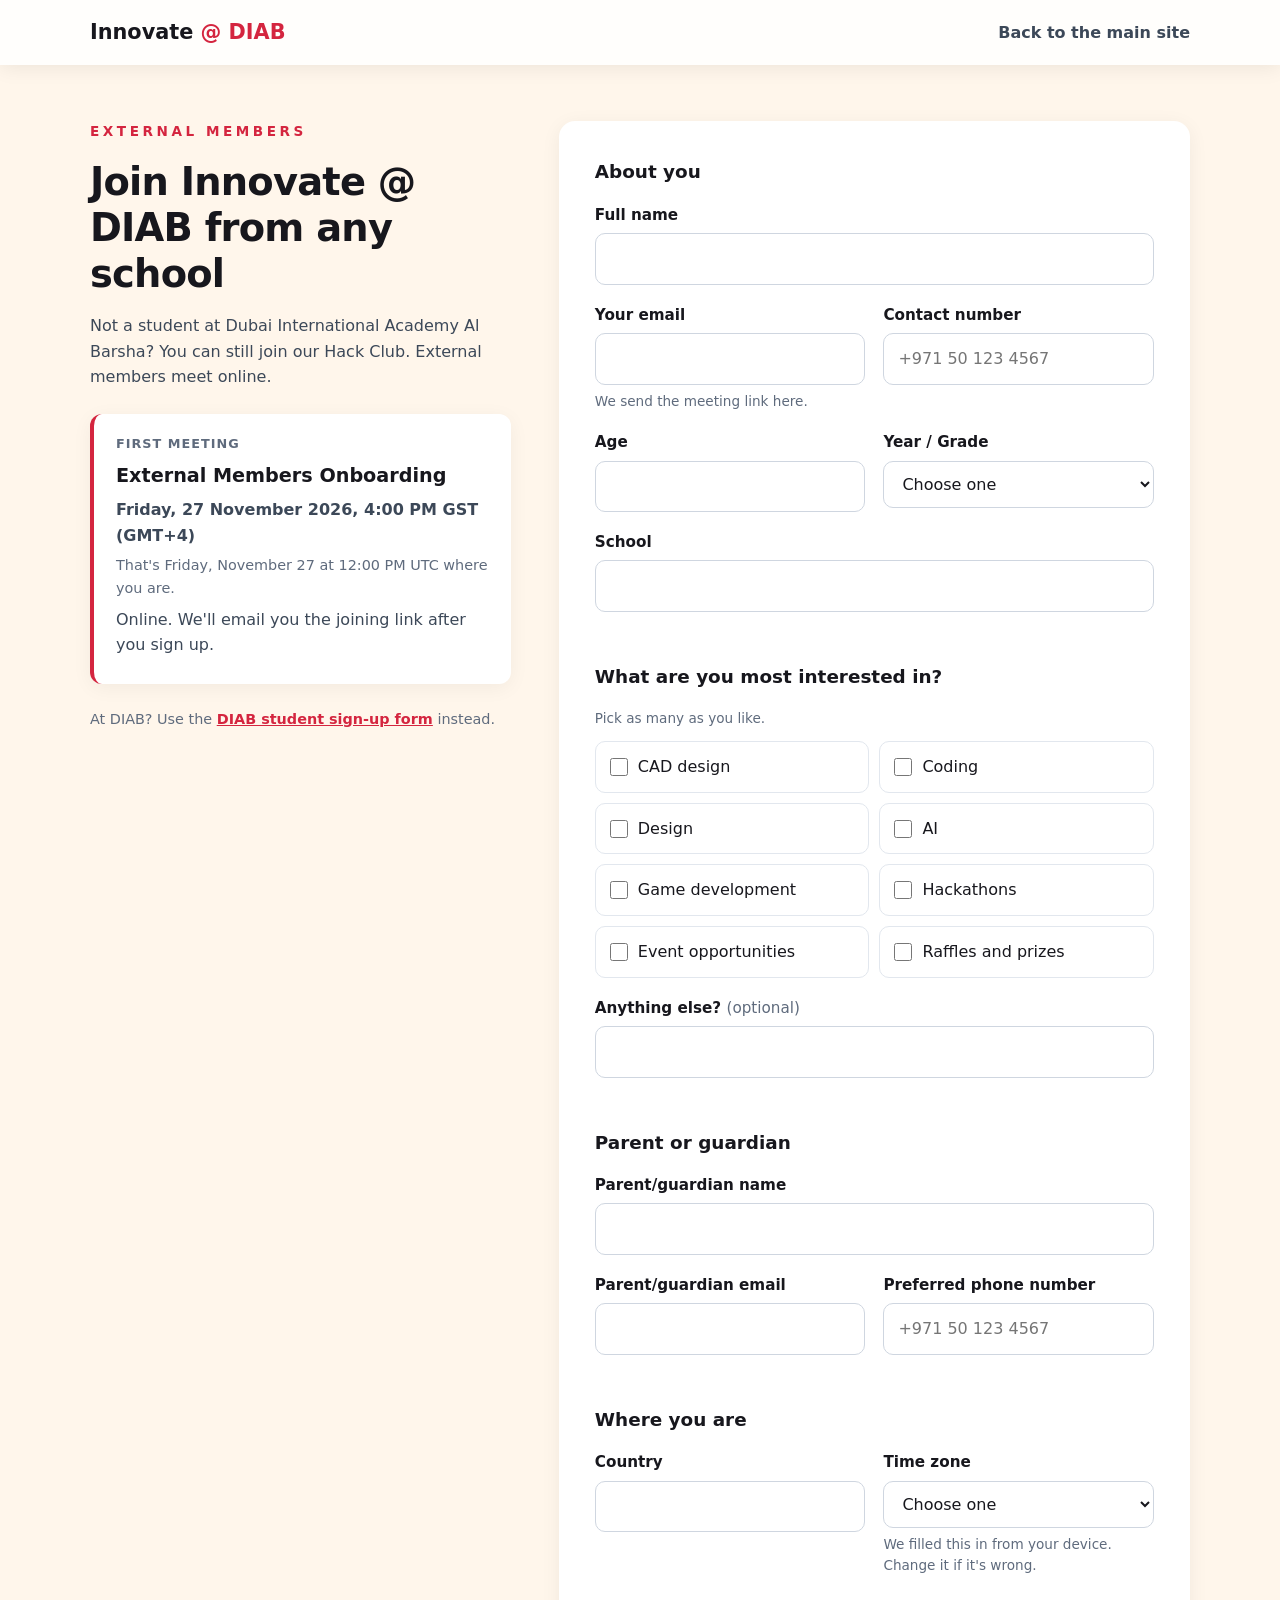
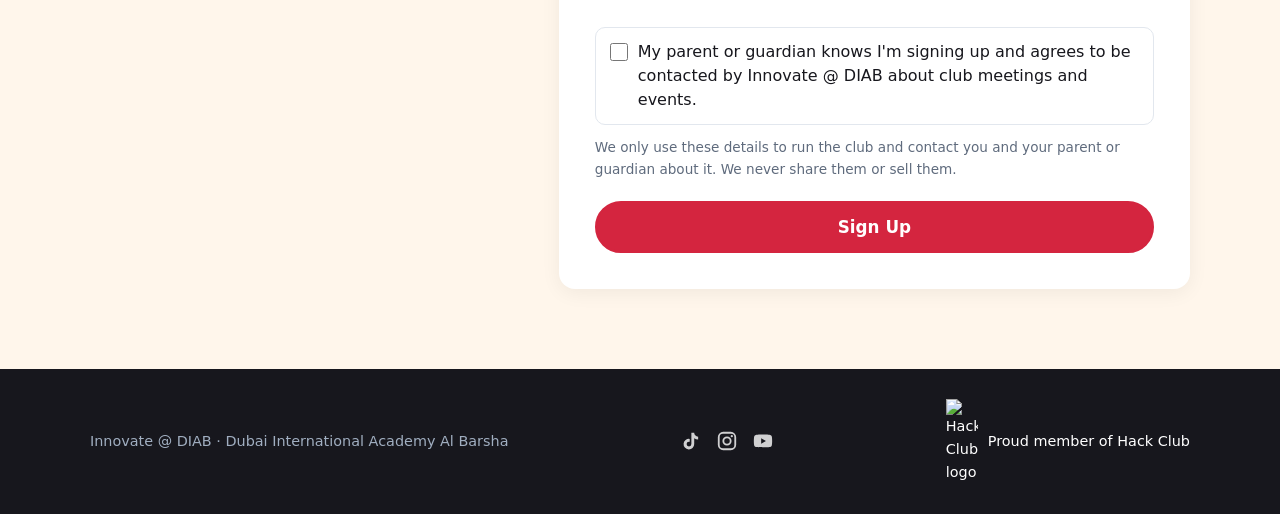
==== signup.html @ 47f333f5 "Add Aashritha Reddy Settipalli to the communications team; keep brand on one line Co-Authored-By: Cl" ====
<!DOCTYPE html>
<html lang="en">
<head>
  <meta charset="UTF-8">
  <meta name="viewport" content="width=device-width, initial-scale=1.0">
  <title>External Sign Up | Innovate @ DIAB</title>
  <link rel="icon" href="logo.png">
  <meta name="description" content="Not a DIAB student? Sign up to join Innovate @ DIAB, a Hack Club at Dubai International Academy Al Barsha, as an external member.">
  <meta name="theme-color" content="#d4253f">
  <meta property="og:title" content="Join Innovate @ DIAB as an external member">
  <meta property="og:description" content="Students from any school can join our Hack Club online. Sign up in a few minutes.">
  <meta property="og:image" content="https://innovatediab.dino.icu/logo.png">
  <link rel="stylesheet" href="style.css?v=10">
</head>
<body class="signup-page">

  <header class="nav scrolled">
    <div class="container nav-inner signup-nav">
      <a href="index.html" class="brand">Innovate <strong>@ DIAB</strong></a>
      <a href="index.html" class="back-link">Back to the main site</a>
    </div>
  </header>

  <main class="section signup-main">
    <div class="container signup-wrap">

      <div class="signup-intro">
        <p class="section-label">External Members</p>
        <h1>Join Innovate @ DIAB from any school</h1>
        <p>Not a student at Dubai International Academy Al Barsha? You can still join our Hack Club. External members meet online.</p>
        <div class="signup-meeting">
          <p class="note-label">First meeting</p>
          <p class="signup-meeting-title">External Members Onboarding</p>
          <p><strong>Friday, 27 November 2026, 4:00 PM GST (GMT+4)</strong></p>
          <p class="local-time" id="localTime"></p>
          <p>Online. We'll email you the joining link after you sign up.</p>
        </div>
        <p class="signup-small">At DIAB? Use the <a href="https://forms.cloud.microsoft/r/DDFd4ajd7E" target="_blank" rel="noopener">DIAB student sign-up form</a> instead.</p>
      </div>

      <form class="signup-form" id="signupForm" novalidate>

        <fieldset>
          <legend>About you</legend>
          <div class="field">
            <label for="name">Full name</label>
            <input id="name" name="name" type="text" autocomplete="name" required>
          </div>
          <div class="field-row">
            <div class="field">
              <label for="email">Your email</label>
              <input id="email" name="email" type="email" autocomplete="email" required>
              <span class="hint">We send the meeting link here.</span>
            </div>
            <div class="field">
              <label for="phone">Contact number</label>
              <input id="phone" name="phone" type="tel" autocomplete="tel" placeholder="+971 50 123 4567" required>
            </div>
          </div>
          <div class="field-row">
            <div class="field">
              <label for="age">Age</label>
              <input id="age" name="age" type="number" min="8" max="19" inputmode="numeric" required>
            </div>
            <div class="field">
              <label for="grade">Year / Grade</label>
              <select id="grade" name="grade" required>
                <option value="">Choose one</option>
                <option>Year 5 / Grade 4</option>
                <option>Year 6 / Grade 5</option>
                <option>Year 7 / Grade 6</option>
                <option>Year 8 / Grade 7</option>
                <option>Year 9 / Grade 8</option>
                <option>Year 10 / Grade 9</option>
                <option>Year 11 / Grade 10</option>
                <option>Year 12 / Grade 11</option>
                <option>Year 13 / Grade 12</option>
              </select>
            </div>
          </div>
          <div class="field">
            <label for="school">School</label>
            <input id="school" name="school" type="text" autocomplete="organization" required>
          </div>
        </fieldset>

        <fieldset>
          <legend>What are you most interested in?</legend>
          <p class="hint">Pick as many as you like.</p>
          <div class="checks" id="interests">
            <label class="check"><input type="checkbox" name="interests" value="CAD design"> CAD design</label>
            <label class="check"><input type="checkbox" name="interests" value="Coding"> Coding</label>
            <label class="check"><input type="checkbox" name="interests" value="Design"> Design</label>
            <label class="check"><input type="checkbox" name="interests" value="AI"> AI</label>
            <label class="check"><input type="checkbox" name="interests" value="Game development"> Game development</label>
            <label class="check"><input type="checkbox" name="interests" value="Hackathons"> Hackathons</label>
            <label class="check"><input type="checkbox" name="interests" value="Event opportunities"> Event opportunities</label>
            <label class="check"><input type="checkbox" name="interests" value="Raffles and prizes"> Raffles and prizes</label>
          </div>
          <div class="field">
            <label for="interestOther">Anything else? <span class="optional">(optional)</span></label>
            <input id="interestOther" name="interest_other" type="text">
          </div>
          <p class="error-text" id="interestsError" hidden>Pick at least one.</p>
        </fieldset>

        <fieldset>
          <legend>Parent or guardian</legend>
          <div class="field">
            <label for="parentName">Parent/guardian name</label>
            <input id="parentName" name="parent_name" type="text" required>
          </div>
          <div class="field-row">
            <div class="field">
              <label for="parentEmail">Parent/guardian email</label>
              <input id="parentEmail" name="parent_email" type="email" required>
            </div>
            <div class="field">
              <label for="parentPhone">Preferred phone number</label>
              <input id="parentPhone" name="parent_phone" type="tel" placeholder="+971 50 123 4567" required>
            </div>
          </div>
        </fieldset>

        <fieldset>
          <legend>Where you are</legend>
          <div class="field-row">
            <div class="field">
              <label for="country">Country</label>
              <input id="country" name="country" type="text" autocomplete="country-name" required>
            </div>
            <div class="field">
              <label for="timezone">Time zone</label>
              <select id="timezone" name="timezone" required></select>
              <span class="hint">We filled this in from your device. Change it if it's wrong.</span>
            </div>
          </div>
        </fieldset>

        <!-- Spam trap: people never see this box, bots fill it in -->
        <div class="trap" aria-hidden="true">
          <label for="website">Leave this empty</label>
          <input id="website" name="website" type="text" tabindex="-1" autocomplete="off">
        </div>

        <label class="check consent">
          <input type="checkbox" name="consent" value="Yes" required>
          <span>My parent or guardian knows I'm signing up and agrees to be contacted by Innovate @ DIAB about club meetings and events.</span>
        </label>
        <p class="privacy">We only use these details to run the club and contact you and your parent or guardian about it. We never share them or sell them.</p>

        <p class="error-text" id="formError" role="alert" hidden></p>
        <button type="submit" class="btn signup-submit" id="submitBtn">Sign Up</button>
      </form>

      <div class="signup-done" id="signupDone" hidden tabindex="-1">
        <h2>You're signed up!</h2>
        <p>Thanks for joining Innovate @ DIAB. We'll email the joining link for the External Members Onboarding (Friday, 27 November 2026, 4:00 PM GST) to the address you gave us.</p>
        <a href="index.html" class="btn">Back to the main site</a>
      </div>

    </div>
  </main>

  <footer class="footer">
    <div class="container footer-inner">
      <p>Innovate @ DIAB · Dubai International Academy Al Barsha</p>
      <div class="footer-social">
        <a href="https://www.tiktok.com/@innovatediab" target="_blank" rel="noopener" aria-label="TikTok" title="TikTok"><svg viewBox="0 0 24 24" width="22" height="22" fill="currentColor" aria-hidden="true"><path d="M16.6 5.8A4.3 4.3 0 0 1 15.5 3h-3.1v12.4a2.6 2.6 0 1 1-2.6-2.6c.3 0 .5 0 .8.1V9.7a5.8 5.8 0 1 0 4.9 5.7V9a7.4 7.4 0 0 0 4.3 1.4V7.3a4.3 4.3 0 0 1-3.2-1.5z"/></svg></a>
        <a href="https://www.instagram.com/innovateat_diab/" target="_blank" rel="noopener" aria-label="Instagram" title="Instagram"><svg viewBox="0 0 24 24" width="22" height="22" fill="currentColor" aria-hidden="true"><path d="M7.8 2h8.4A5.8 5.8 0 0 1 22 7.8v8.4a5.8 5.8 0 0 1-5.8 5.8H7.8A5.8 5.8 0 0 1 2 16.2V7.8A5.8 5.8 0 0 1 7.8 2zm-.2 2A3.6 3.6 0 0 0 4 7.6v8.8A3.6 3.6 0 0 0 7.6 20h8.8a3.6 3.6 0 0 0 3.6-3.6V7.6A3.6 3.6 0 0 0 16.4 4H7.6zm9.65 1.5a1.25 1.25 0 1 1 0 2.5 1.25 1.25 0 0 1 0-2.5zM12 7a5 5 0 1 1 0 10 5 5 0 0 1 0-10zm0 2a3 3 0 1 0 0 6 3 3 0 0 0 0-6z"/></svg></a>
        <a href="https://www.youtube.com/@InnovateDIAB" target="_blank" rel="noopener" aria-label="YouTube" title="YouTube"><svg viewBox="0 0 24 24" width="22" height="22" fill="currentColor" aria-hidden="true"><path d="M21.6 7.2a2.5 2.5 0 0 0-1.8-1.8C18.2 5 12 5 12 5s-6.2 0-7.8.4A2.5 2.5 0 0 0 2.4 7.2C2 8.8 2 12 2 12s0 3.2.4 4.8a2.5 2.5 0 0 0 1.8 1.8C5.8 19 12 19 12 19s6.2 0 7.8-.4a2.5 2.5 0 0 0 1.8-1.8c.4-1.6.4-4.8.4-4.8s0-3.2-.4-4.8zM10 15V9l5.2 3L10 15z"/></svg></a>
      </div>
      <a href="https://hackclub.com" target="_blank" rel="noopener" class="footer-hc">
        <img src="https://assets.hackclub.com/icon-rounded.svg" alt="Hack Club logo">
        Proud member of Hack Club
      </a>
    </div>
  </footer>

  <script src="signup.js?v=3"></script>
</body>
</html>
---- style.css ----
/* ===== HACK CLUB DESIGN SYSTEM (https://design.hackclub.com): Phantom Sans, Zarathustra, brand palette ===== */
@font-face { font-family: 'Phantom Sans'; src: url('https://unpkg.com/@hackclub/theme@2.0.0/dist/fonts/phantom-sans-400.woff2') format('woff2'); font-weight: 400; font-style: normal; font-display: swap; }
@font-face { font-family: 'Phantom Sans'; src: url('https://unpkg.com/@hackclub/theme@2.0.0/dist/fonts/phantom-sans-500.woff2') format('woff2'); font-weight: 500; font-style: normal; font-display: swap; }
@font-face { font-family: 'Phantom Sans'; src: url('https://unpkg.com/@hackclub/theme@2.0.0/dist/fonts/phantom-sans-600.woff2') format('woff2'); font-weight: 600; font-style: normal; font-display: swap; }
@font-face { font-family: 'Phantom Sans'; src: url('https://unpkg.com/@hackclub/theme@2.0.0/dist/fonts/phantom-sans-700.woff2') format('woff2'); font-weight: 700; font-style: normal; font-display: swap; }
@font-face { font-family: 'Zarathustra'; src: url('https://unpkg.com/@hackclub/theme@2.0.0/dist/fonts/zarathustra-400.woff2') format('woff2'); font-weight: 400; font-style: normal; font-display: swap; }

/* ===== COLOURS & BASICS ===== */
:root {
    --red: #d4253f;       /* Hack Club red, a touch deeper so text on it is easy to read */
    --red-bright: #ec3750; /* the original Hack Club red, for decoration only */
    --orange: #ff8c37;
    --dark: #17171d;
    --text: #3c4858;
    --muted: #5f6b7d;
    --light: #fff6eb;       /* Hack Club cream */
    --white: #ffffff;
    --radius: 16px;
}

* { margin: 0; padding: 0; box-sizing: border-box; }
html { scroll-behavior: smooth; }

body {
    font-family: "Phantom Sans", system-ui, -apple-system, "Segoe UI", Roboto, sans-serif;
    color: var(--text);
    background: var(--white);
    line-height: 1.6;
    overflow-x: hidden;
}

.container { width: 90%; max-width: 1100px; margin: 0 auto; }
h1, h2, h3 { color: var(--dark); line-height: 1.2; }
h2 { font-size: 2.2rem; margin-bottom: 1rem; }
.center { text-align: center; }

/* ===== SCROLL PROGRESS BAR ===== */
.progress {
    pointer-events: none;
    position: fixed; top: 0; left: 0; height: 4px; width: 0;
    background: linear-gradient(90deg, var(--red), var(--orange));
    z-index: 300;
}

/* ===== HACK CLUB FLAG ===== */
.hc-flag { position: absolute; top: 0; left: 20px; z-index: 200; }
.hc-flag img { width: 110px; transition: transform 0.2s; transform-origin: top left; }
.hc-flag img:hover { transform: rotate(-5deg); }

/* ===== BUTTONS ===== */
.btn {
    display: inline-block;
    background: var(--red);
    color: var(--white);
    padding: 14px 28px;
    border-radius: 999px;
    font-family: inherit;
    font-size: 1rem;
    font-weight: 600;
    text-decoration: none;
    border: 2px solid var(--red);
    cursor: pointer;
    transition: transform 0.2s, box-shadow 0.2s;
}
.btn:hover { transform: translateY(-2px); box-shadow: 0 8px 20px rgba(236, 55, 80, 0.3); }
.btn-small { padding: 8px 18px; }
.btn-outline { background: transparent; color: var(--red); }
.btn-white { background: var(--white); color: var(--red); border-color: var(--white); }
.btn-ghost { background: transparent; color: var(--white); border-color: var(--white); }

/* ===== NAVIGATION ===== */
.nav {
    position: sticky; top: 0; z-index: 100;
    background: rgba(255, 255, 255, 0.85);
    backdrop-filter: blur(10px);
    transition: box-shadow 0.3s;
}
.nav.scrolled { box-shadow: 0 2px 20px rgba(0, 0, 0, 0.08); }
.nav-inner { display: flex; align-items: center; justify-content: space-between; padding: 16px 0 16px 120px; }
.brand { text-decoration: none; color: var(--dark); font-size: 1.3rem; }
.brand strong { color: var(--red); }
.nav-links { display: flex; align-items: center; gap: 26px; }
.nav-links a:not(.btn) { color: var(--text); text-decoration: none; font-weight: 500; }
.nav-links a:not(.btn):hover { color: var(--red); }
.menu-btn { display: none; background: none; border: none; font-size: 1.8rem; cursor: pointer; }

/* ===== HERO ===== */
.hero {
    position: relative;
    padding: 60px 0 100px;
    text-align: center;
    overflow: hidden;
}
.hero-inner { position: relative; z-index: 1; }

/* Soft moving colour blobs behind the hero */
.blob { position: absolute; border-radius: 50%; filter: blur(80px); opacity: 0.35; animation: float 10s ease-in-out infinite; }
.blob-1 { width: 400px; height: 400px; background: var(--red); top: -100px; left: -100px; }
.blob-2 { width: 350px; height: 350px; background: var(--orange); bottom: -120px; right: -80px; animation-delay: -5s; }
@keyframes float {
    0%, 100% { transform: translate(0, 0); }
    50% { transform: translate(40px, 30px); }
}

.hero-logo { width: 320px; max-width: 80%; margin-bottom: 10px; }
.tag { color: var(--red); font-weight: 600; text-transform: uppercase; letter-spacing: 1px; font-size: 0.9rem; }
.hero h1 { font-size: 3.5rem; margin: 16px 0; font-weight: 800; }
.typed { color: var(--red); }
.cursor { color: var(--red); animation: blink 1s infinite; }
@keyframes blink { 50% { opacity: 0; } }
.hero-text { max-width: 600px; margin: 0 auto 32px; font-size: 1.15rem; }
.hero-buttons { display: flex; gap: 16px; justify-content: center; flex-wrap: wrap; }

/* ===== SCROLLING BANNER ===== */
.marquee { background: var(--dark); color: var(--white); overflow: hidden; padding: 18px 0; }
.marquee-track { display: flex; width: max-content; animation: scroll 25s linear infinite; }
.marquee-track span { padding-right: 32px; font-weight: 700; font-size: 1.1rem; white-space: nowrap; }
.marquee-track span:nth-child(even) { color: var(--red); }
@keyframes scroll { to { transform: translateX(-50%); } }

/* ===== SECTIONS ===== */
.section { padding: 100px 0; }
.section-alt { background: var(--light); }
.section-label { color: var(--red); font-weight: 700; text-transform: uppercase; letter-spacing: 1px; font-size: 0.85rem; margin-bottom: 8px; }

/* About */
.about-grid { display: grid; grid-template-columns: 1.3fr 1fr; gap: 60px; align-items: center; }
.about-grid p { margin-bottom: 16px; }
.stats { display: grid; grid-template-columns: 1fr 1fr; gap: 16px; }
.stat { background: var(--light); padding: 24px; border-radius: var(--radius); text-align: center; }
.stat-num { display: block; font-size: 2.2rem; font-weight: 800; color: var(--red); }
.stat-label { font-size: 0.9rem; color: var(--muted); }

/* Cards */
.cards { display: grid; grid-template-columns: repeat(3, 1fr); gap: 24px; margin-top: 48px; }
.card {
    background: var(--white);
    padding: 32px;
    border-radius: var(--radius);
    box-shadow: 0 4px 20px rgba(0, 0, 0, 0.05);
    border-top: 4px solid transparent;
    transition: transform 0.2s, box-shadow 0.2s, border-color 0.2s;
}
.card:hover { transform: translateY(-6px); box-shadow: 0 12px 30px rgba(0, 0, 0, 0.1); border-top-color: var(--red); }
.card-icon { font-size: 2.2rem; margin-bottom: 12px; }
.card h3 { margin-bottom: 8px; }

/* How it works */
.steps { display: grid; grid-template-columns: repeat(4, 1fr); gap: 24px; margin-top: 48px; }
.step { text-align: center; padding: 20px; }
.step-num {
    width: 60px; height: 60px; margin: 0 auto 16px;
    border-radius: 50%;
    background: linear-gradient(135deg, var(--red), #c2410c);
    color: var(--white); font-size: 1.5rem; font-weight: 800;
    display: flex; align-items: center; justify-content: center;
}
.step h3 { margin-bottom: 6px; }

/* Quote banner */
.quote-banner { background: var(--dark); padding: 80px 0; text-align: center; }
.quote { color: var(--white); font-size: 1.8rem; font-weight: 700; max-width: 800px; margin: 0 auto; }

/* Team */
.team { display: flex; justify-content: center; gap: 40px; margin-top: 48px; flex-wrap: wrap; }
.member {
    background: var(--white);
    width: 300px;
    padding: 32px;
    border-radius: var(--radius);
    text-align: center;
    box-shadow: 0 4px 20px rgba(0, 0, 0, 0.06);
    transition: transform 0.2s;
}
.member:hover { transform: translateY(-6px); }
.avatar {
    width: 160px; height: 160px; border-radius: 50%;
    object-fit: cover; object-position: top;
    margin-bottom: 16px;
    border: 5px solid var(--white);
    box-shadow: 0 0 0 4px var(--red);
}
.role { color: var(--red); font-weight: 600; margin-bottom: 8px; }
.bio { font-size: 0.95rem; color: var(--muted); }

/* FAQ */
.faq-wrap { max-width: 750px; }
.faq-wrap h2 { margin-bottom: 40px; }
.faq-item {
    background: var(--white);
    border-radius: 12px;
    margin-bottom: 12px;
    box-shadow: 0 2px 10px rgba(0, 0, 0, 0.06);
    border: 1px solid #eee;
}
.faq-item summary {
    padding: 20px 24px;
    cursor: pointer;
    font-size: 1.05rem; font-weight: 600; color: var(--dark);
    list-style: none;
    display: flex; justify-content: space-between; align-items: center;
}
.faq-item summary::-webkit-details-marker { display: none; }
.faq-item summary::after { content: "+"; font-size: 1.5rem; color: var(--red); transition: transform 0.3s; }
.faq-item[open] summary::after { transform: rotate(45deg); }
.faq-item summary:hover { color: var(--red); }
.faq-item p { padding: 0 24px 20px; animation: drop 0.3s ease; }
@keyframes drop { from { opacity: 0; transform: translateY(-8px); } }

/* Join */
.join { background: linear-gradient(135deg, var(--red), #c2410c); text-align: center; }
.join h2, .join p { color: var(--white); }
.join p { margin-bottom: 32px; font-size: 1.15rem; }
.join .email-text { margin: 20px 0 0; font-size: 1rem; opacity: 1; line-height: 1.8; }

/* Footer */
.footer { background: var(--dark); color: #a0aec0; padding: 30px 0; font-size: 0.9rem; }
.footer-inner { display: flex; justify-content: space-between; align-items: center; flex-wrap: wrap; gap: 16px; }
.footer-hc { display: flex; align-items: center; gap: 10px; color: var(--white); text-decoration: none; }
.footer-hc img { width: 32px; }
.footer-social { display: flex; gap: 14px; align-items: center; }
.footer-social a { color: var(--white); opacity: .8; display: flex; transition: opacity .15s, transform .15s; }
.footer-social a:hover, .footer-social a:focus-visible { opacity: 1; transform: translateY(-2px); }

/* Back to top button */
.to-top {
    position: fixed; bottom: 24px; right: 24px;
    width: 50px; height: 50px; border-radius: 50%;
    background: var(--red); color: var(--white);
    display: flex; align-items: center; justify-content: center;
    font-size: 1.4rem; text-decoration: none;
    box-shadow: 0 6px 20px rgba(236, 55, 80, 0.4);
    opacity: 0; pointer-events: none;
    transition: opacity 0.3s;
    z-index: 100;
}
.to-top.show { opacity: 1; pointer-events: auto; }

/* Pop-up message */
.toast {
    position: fixed; bottom: 30px; left: 50%;
    transform: translate(-50%, 100px);
    background: var(--dark); color: var(--white);
    padding: 12px 24px; border-radius: 999px;
    max-width: 90vw; text-align: center;
    transition: transform 0.3s;
    z-index: 200;
}
.toast.show { transform: translate(-50%, 0); }

/* ===== HERO LOGO FRAME ===== */
.hero-logo { width: 240px; height: auto; border-radius: 28px; box-shadow: 0 12px 40px rgba(23, 23, 29, 0.15); }

/* Small line of text under a heading */
.section-sub { color: var(--muted); max-width: 620px; margin: 0 auto; font-size: 1.05rem; }

/* ===== MEETINGS BULLETIN BOARD ===== */
.board {
    display: grid; grid-template-columns: 1.4fr 1fr 1fr; gap: 28px;
    margin-top: 48px; padding: 40px;
    background: #c99a62;
    background-image: radial-gradient(rgba(0, 0, 0, 0.08) 1px, transparent 1px);
    background-size: 8px 8px;
    border: 12px solid #7a5230;
    border-radius: var(--radius);
    box-shadow: inset 0 0 30px rgba(0, 0, 0, 0.25), 0 10px 30px rgba(0, 0, 0, 0.1);
}
.note {
    position: relative;
    background: #fff9c4;
    padding: 32px 24px 24px;
    border-radius: 4px;
    box-shadow: 0 8px 18px rgba(0, 0, 0, 0.2);
    transform: rotate(-1.5deg);
    transition: transform 0.2s;
}
.note:hover { transform: rotate(0) scale(1.03); }
.note-main { background: var(--white); transform: rotate(1deg); }
.note-tilt { transform: rotate(2deg); background: #d6f0ff; }
.note h3 { margin: 6px 0 8px; }
.note p { margin-bottom: 12px; }
.note-label { font-size: 0.8rem; font-weight: 700; text-transform: uppercase; letter-spacing: 1px; color: var(--muted); }
.note-date { color: var(--red); font-weight: 800; font-size: 1.15rem; }
.note-soon h3 { color: var(--muted); }
.pin {
    position: absolute; top: 10px; left: 50%; transform: translateX(-50%);
    width: 18px; height: 18px; border-radius: 50%;
    background: radial-gradient(circle at 35% 35%, #ff7a8a, var(--red) 60%, #a01828);
    box-shadow: 0 3px 4px rgba(0, 0, 0, 0.35);
}

/* ===== PRIZES ===== */
.prize { text-align: center; }
.prize .card-icon { font-size: 2.6rem; }

/* ===== TEAM CHIPS ===== */
.member { width: 340px; }
.chips { display: flex; flex-wrap: wrap; gap: 8px; justify-content: center; margin-top: 16px; }
.chips span {
    background: rgba(236, 55, 80, 0.1); color: #b91c35;
    padding: 4px 12px; border-radius: 999px;
    font-size: 0.8rem; font-weight: 600;
}

/* ===== GALLERY ===== */
.gallery { display: grid; grid-template-columns: repeat(3, 1fr); gap: 24px; margin-top: 48px; }
.photo-slot, .photo { aspect-ratio: 4 / 3; border-radius: var(--radius); width: 100%; }
.photo { object-fit: cover; box-shadow: 0 4px 20px rgba(0, 0, 0, 0.08); }
.photo-slot {
    border: 3px dashed #d3dce6;
    background: var(--light);
    display: flex; flex-direction: column; align-items: center; justify-content: center;
    color: var(--muted); font-weight: 600;
}
.photo-slot span { font-size: 2.5rem; margin-bottom: 8px; }

/* ===== HERO HEADLINE: the typed word gets its own line, so nothing jumps ===== */
.typed-line { display: block; min-height: 1.2em; }

/* Sticky nav must not cover section titles after clicking a link */
section[id] { scroll-margin-top: 72px; }

/* Current section highlighted in the nav */
.nav-links a.active:not(.btn) { color: var(--red); }

/* Meeting countdown badge */
.note-badge {
    display: inline-block; margin-left: 6px;
    background: var(--red); color: var(--white);
    padding: 2px 10px; border-radius: 999px;
    font-size: 0.75rem; letter-spacing: 0.5px;
}
.note-badge:empty { display: none; }
.note-badge.past { background: var(--muted); }

/* ===== KEYBOARD FOCUS ===== */
a:focus-visible, button:focus-visible, summary:focus-visible {
    outline: 3px solid var(--orange);
    outline-offset: 3px;
    border-radius: 8px;
}
.skip-link {
    position: absolute; left: 16px; top: -60px; z-index: 400;
    background: var(--dark); color: var(--white);
    padding: 10px 16px; border-radius: 8px; text-decoration: none;
}
.skip-link:focus { top: 16px; }

/* ===== FADE-IN ON SCROLL ===== */
.fade-in { opacity: 0; transform: translateY(30px); transition: opacity 0.6s, transform 0.6s; }
.fade-in.visible { opacity: 1; transform: none; }

/* ===== PHONES & TABLETS ===== */
@media (max-width: 900px) {
    .menu-btn { display: flex; align-items: center; justify-content: center; width: 44px; height: 44px; }
    .nav-links {
        display: none; position: absolute; top: 100%; left: 0; right: 0;
        flex-direction: column; background: var(--white); padding: 20px;
        box-shadow: 0 10px 20px rgba(0, 0, 0, 0.08);
    }
    .nav-links.open { display: flex; }
    .hero h1 { font-size: 2.4rem; }
    .about-grid { grid-template-columns: 1fr; }
    .cards { grid-template-columns: 1fr; }
    .board { grid-template-columns: 1fr; padding: 24px; }
    .gallery { grid-template-columns: 1fr; }
    .steps { grid-template-columns: 1fr 1fr; }
    .nav-links a:not(.btn) { padding: 6px 0; }
    section.section { padding: 72px 0; }
    .quote { font-size: 1.3rem; }
    .hc-flag img { width: 80px; }
    .nav-inner { padding-left: 90px; }
}

/* Small phones */
@media (max-width: 560px) {
    .steps { grid-template-columns: 1fr; gap: 8px; }
    .to-top { width: 44px; height: 44px; bottom: 16px; right: 16px; }
    .board { border-width: 8px; padding: 20px; gap: 22px; }
    .hero-logo { width: 190px; }
    h2 { font-size: 1.8rem; }
}

/* People who turn on "reduce motion" get a calm page */
@media (prefers-reduced-motion: reduce) {
    html { scroll-behavior: auto; }
    .blob, .marquee-track, .cursor { animation: none; }
    .fade-in { opacity: 1; transform: none; transition: none; }
    .card, .member, .note, .btn { transition: none; }
}

.note-time { font-weight: 700; color: var(--dark); margin-top: -6px; }

/* ===== PHOTO CARDS (What We Do) ===== */
.card { overflow: hidden; }
.photo-card { padding: 0 0 28px; }
.photo-card h3, .photo-card p { padding: 0 28px; }
.card-photo {
    display: block; width: 100%;
    aspect-ratio: 4 / 3; object-fit: cover;
    margin-bottom: 20px;
    transition: transform 0.4s;
}
.photo-card:hover .card-photo { transform: scale(1.04); }

/* ===== PRIZES: numbers instead of icons ===== */
.prize { text-align: left; }
.prize-num {
    display: block; margin-bottom: 14px;
    font-size: 0.85rem; font-weight: 800; letter-spacing: 1px;
    color: var(--red);
}
.banner-photo { margin: 40px 0 0; }
.banner-photo img {
    display: block; width: 100%;
    aspect-ratio: 21 / 8; object-fit: cover;
    border-radius: var(--radius);
}
.banner-photo figcaption, .community-photo figcaption {
    margin-top: 10px; font-size: 0.85rem; color: var(--muted);
}

/* ===== MARQUEE DOTS ===== */
.marquee-track span.dot {
    width: 8px; height: 8px; padding: 0; margin: auto 32px auto 0;
    border-radius: 50%; background: var(--red-bright);
}

/* ===== GALLERY ===== */
.photo-slot { gap: 6px; padding: 16px; text-align: center; }
.photo-slot p { color: var(--dark); font-weight: 700; }
.photo-slot span { font-size: 0.85rem; font-weight: 500; margin: 0; }
.community-title { text-align: center; margin-top: 64px; font-size: 1.3rem; }
.community-photo { margin: 0; }
.gallery + .community-title + .gallery { margin-top: 24px; }

/* ===== NOTES without emoji ===== */
.note-label { display: flex; align-items: center; gap: 6px; flex-wrap: wrap; }
.note-badge { margin-left: 0; }
.note-main .pin { left: 85%; }

/* ===== EXTERNAL SIGN-UP PAGE ===== */
.signup-page { background: var(--light); }
.signup-nav { padding-left: 0; }
.back-link { color: var(--text); font-weight: 600; text-decoration: none; }
.back-link:hover { color: var(--red); }
.signup-main { padding: 56px 0 80px; }
.signup-wrap {
    display: grid; grid-template-columns: 1fr 1.5fr; gap: 48px;
    align-items: start; max-width: 1100px;
}
.signup-intro { position: sticky; top: 96px; }
.signup-intro h1 { font-size: 2.4rem; margin-bottom: 16px; font-weight: 800; }
.signup-intro > p { margin-bottom: 16px; }
.signup-meeting {
    background: var(--white); border-left: 4px solid var(--red);
    padding: 20px 22px; border-radius: 12px; margin: 24px 0;
    box-shadow: 0 4px 20px rgba(0, 0, 0, 0.05);
}
.signup-meeting p { margin-bottom: 6px; }
.signup-meeting-title { font-size: 1.2rem; font-weight: 800; color: var(--dark); }
.local-time { color: var(--muted); font-size: 0.9rem; }
.signup-small { font-size: 0.9rem; color: var(--muted); }
.signup-small a, .privacy a { color: var(--red); font-weight: 600; }

.signup-form, .signup-done {
    background: var(--white); border-radius: var(--radius);
    padding: 36px; box-shadow: 0 4px 20px rgba(0, 0, 0, 0.06);
}
.signup-form fieldset { border: none; padding: 0; margin: 0 0 32px; }
.signup-form legend {
    font-size: 1.15rem; font-weight: 800; color: var(--dark);
    margin-bottom: 16px; padding: 0;
}
.field { display: flex; flex-direction: column; gap: 6px; margin-bottom: 18px; flex: 1; min-width: 0; }
.field-row { display: flex; gap: 18px; }
.field label { font-weight: 600; color: var(--dark); font-size: 0.95rem; }
.optional { color: var(--muted); font-weight: 400; }
.hint { font-size: 0.85rem; color: var(--muted); }
.signup-form input[type="text"], .signup-form input[type="email"], .signup-form input[type="tel"],
.signup-form input[type="number"], .signup-form select {
    font: inherit; font-size: 1rem; color: var(--dark);
    padding: 12px 14px; border: 1.5px solid #cfd6e0; border-radius: 10px;
    background: var(--white); width: 100%;
    transition: border-color 0.2s, box-shadow 0.2s;
}
.signup-form input:focus, .signup-form select:focus {
    outline: none; border-color: var(--red);
    box-shadow: 0 0 0 3px rgba(212, 37, 63, 0.15);
}
.signup-form input.invalid, .signup-form select.invalid { border-color: var(--red); background: #fff6f7; }
.checks { display: grid; grid-template-columns: 1fr 1fr; gap: 10px; margin: 12px 0 18px; }
.check {
    display: flex; align-items: center; gap: 10px;
    padding: 12px 14px; border: 1.5px solid #e2e7ee; border-radius: 10px;
    cursor: pointer; font-weight: 500; color: var(--dark);
}
.check:has(input:checked) { border-color: var(--red); background: #fff6f7; }
.check input { width: 18px; height: 18px; accent-color: var(--red); flex-shrink: 0; }
.consent { align-items: flex-start; font-weight: 500; line-height: 1.5; }
.consent input { margin-top: 3px; }
.consent:has(input.invalid) { border-color: var(--red); background: #fff6f7; }
.privacy { font-size: 0.85rem; color: var(--muted); margin: 12px 0 20px; }
.error-text { color: var(--red); font-weight: 600; margin: 4px 0 12px; }
.signup-submit { width: 100%; font-size: 1.05rem; }
.signup-submit:disabled { opacity: 0.6; cursor: wait; transform: none; }
.trap { position: absolute; left: -9999px; width: 1px; height: 1px; overflow: hidden; }
.signup-done { text-align: center; grid-column: 2; }
.signup-done h2 { margin-bottom: 12px; }
.signup-done p { margin-bottom: 24px; }
.signup-done:focus { outline: none; }

/* Join section: two sign-up choices */
.signup-choices { display: grid; grid-template-columns: 1fr 1fr; gap: 20px; max-width: 720px; margin: 0 auto 32px; }
.signup-choice {
    background: rgba(255, 255, 255, 0.12); border: 1.5px solid rgba(255, 255, 255, 0.5);
    border-radius: var(--radius); padding: 24px; text-align: center;
}
.join .signup-choice h3 { color: var(--white); margin-bottom: 6px; }
.join .signup-choice p { font-size: 0.95rem; margin-bottom: 16px; }
.join-contact { justify-content: center; }

@media (max-width: 900px) {
    .signup-wrap { grid-template-columns: 1fr; gap: 28px; }
    .signup-intro { position: static; }
    .signup-done { grid-column: 1; }
}
@media (max-width: 560px) {
    .field-row { flex-direction: column; gap: 0; }
    .checks { grid-template-columns: 1fr; }
    .signup-form, .signup-done { padding: 24px 18px; }
    .signup-intro h1 { font-size: 1.9rem; }
    .signup-choices { grid-template-columns: 1fr; }
}
.note-ext { background: #fff9c4; transform: rotate(-1deg); }

/* Projects started callout */
.projects-started { display: flex; align-items: center; justify-content: space-between; gap: 24px; flex-wrap: wrap;
  margin-top: 40px; padding: 24px 28px; border: 2px solid var(--red); border-radius: 16px; background: var(--white); }
.projects-started h3 { margin: 0 0 6px; }
.projects-started p { margin: 0; max-width: 620px; }

/* ===== Design system touches ===== */
h1, h2, h3 { letter-spacing: -0.02em; }
.hero h1 { font-family: Zarathustra, "Iowan Old Style", Georgia, serif; font-weight: 400; font-size: clamp(2.6rem, 7vw, 4.4rem); line-height: 1.05; }
.section-label, .tag { letter-spacing: 0.26em; font-weight: 600; }
.btn { transition: transform 0.25s cubic-bezier(0.34, 1.56, 0.64, 1), box-shadow 0.2s; }
.btn:hover { transform: translateY(-2px) rotate(-1deg); }
.card:hover, .note:hover { transition-timing-function: cubic-bezier(0.34, 1.56, 0.64, 1); }
.brand, .stat-num { font-weight: 700; }
a:focus-visible, button:focus-visible, summary:focus-visible { outline: 3px solid rgba(236, 55, 80, 0.45); outline-offset: 3px; border-radius: 6px; }

/* ===== THE TEAM (grouped by role, under the co-presidents) ===== */
.crew-title { margin-top: 80px; }
.crew-group { margin-top: 40px; }
.crew-label {
    font-size: 0.85rem; text-transform: uppercase; letter-spacing: 0.2em;
    color: var(--red); margin-bottom: 16px; padding-bottom: 10px;
    border-bottom: 2px solid rgba(212, 37, 63, 0.15);
}
.crew { display: grid; grid-template-columns: repeat(auto-fill, minmax(300px, 1fr)); gap: 20px; }
.crew-card {
    display: flex; gap: 18px; align-items: center;
    background: var(--white); border-radius: var(--radius);
    padding: 20px; box-shadow: 0 4px 20px rgba(0, 0, 0, 0.05);
    transition: transform 0.2s;
}
.crew-card:hover { transform: translateY(-4px); }
.crew-photo {
    width: 96px; height: 96px; flex-shrink: 0;
    border-radius: 50%; object-fit: cover;
    border: 3px solid var(--white); box-shadow: 0 0 0 3px var(--red);
}
.crew-card h4 { color: var(--dark); font-size: 1.1rem; line-height: 1.25; }
.crew-card .role { margin: 2px 0 6px; font-size: 0.9rem; }
.crew-bio { font-size: 0.9rem; color: var(--muted); line-height: 1.5; }
@media (max-width: 560px) {
    .crew { grid-template-columns: 1fr; }
    .crew-photo { width: 80px; height: 80px; }
}
.brand { white-space: nowrap; }
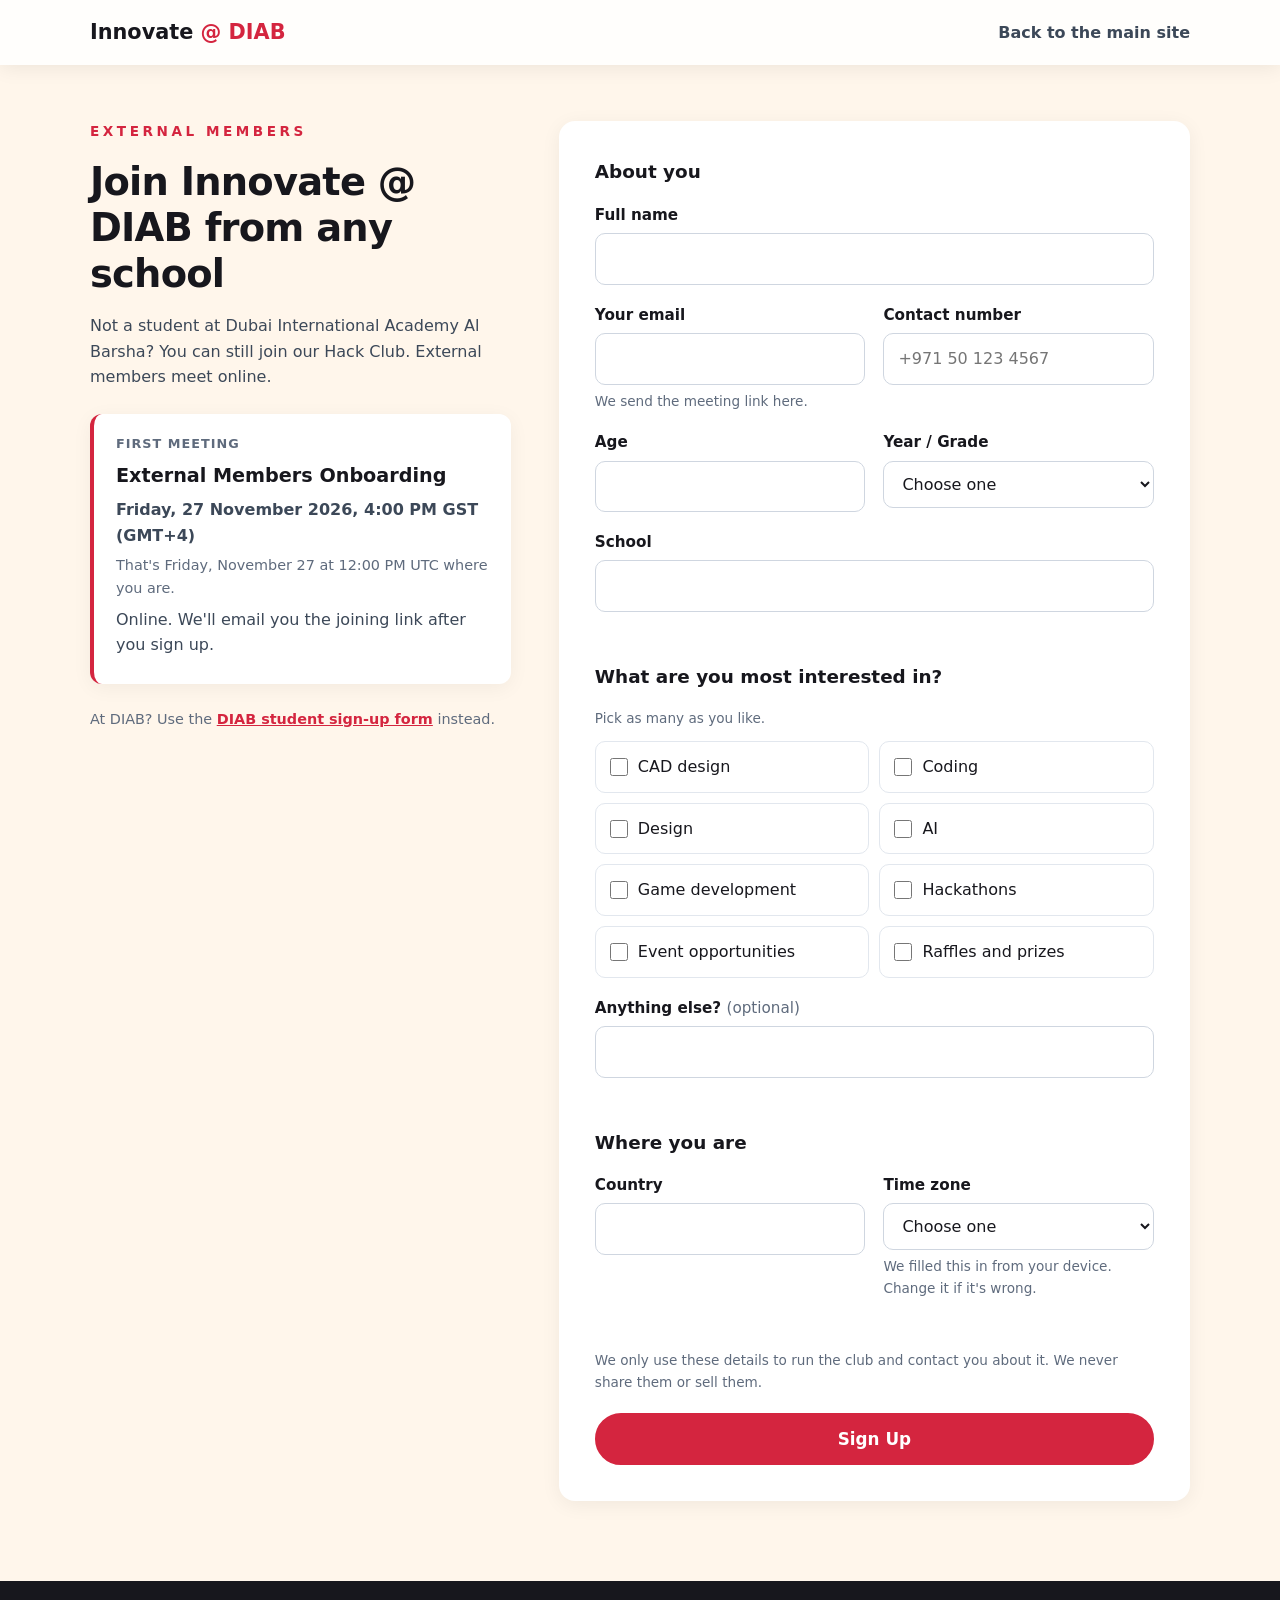
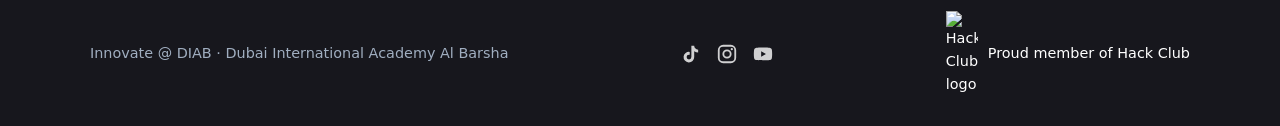
==== commit cb3603e5: "Remove parental consent from the external sign-up form Co-Authored-By: Claude Sonnet 5.5 <noreply@an" ====
--- a/signup.html
+++ b/signup.html
@@ -10,7 +10,7 @@
   <meta property="og:title" content="Join Innovate @ DIAB as an external member">
   <meta property="og:description" content="Students from any school can join our Hack Club online. Sign up in a few minutes.">
   <meta property="og:image" content="https://innovatediab.dino.icu/logo.png">
-  <link rel="stylesheet" href="style.css?v=10">
+  <link rel="stylesheet" href="style.css?v=12">
 </head>
 <body class="signup-page">
 
@@ -105,24 +105,6 @@
         </fieldset>
 
         <fieldset>
-          <legend>Parent or guardian</legend>
-          <div class="field">
-            <label for="parentName">Parent/guardian name</label>
-            <input id="parentName" name="parent_name" type="text" required>
-          </div>
-          <div class="field-row">
-            <div class="field">
-              <label for="parentEmail">Parent/guardian email</label>
-              <input id="parentEmail" name="parent_email" type="email" required>
-            </div>
-            <div class="field">
-              <label for="parentPhone">Preferred phone number</label>
-              <input id="parentPhone" name="parent_phone" type="tel" placeholder="+971 50 123 4567" required>
-            </div>
-          </div>
-        </fieldset>
-
-        <fieldset>
           <legend>Where you are</legend>
           <div class="field-row">
             <div class="field">
@@ -143,11 +125,7 @@
           <input id="website" name="website" type="text" tabindex="-1" autocomplete="off">
         </div>
 
-        <label class="check consent">
-          <input type="checkbox" name="consent" value="Yes" required>
-          <span>My parent or guardian knows I'm signing up and agrees to be contacted by Innovate @ DIAB about club meetings and events.</span>
-        </label>
-        <p class="privacy">We only use these details to run the club and contact you and your parent or guardian about it. We never share them or sell them.</p>
+        <p class="privacy">We only use these details to run the club and contact you about it. We never share them or sell them.</p>
 
         <p class="error-text" id="formError" role="alert" hidden></p>
         <button type="submit" class="btn signup-submit" id="submitBtn">Sign Up</button>
@@ -177,6 +155,6 @@
     </div>
   </footer>
 
-  <script src="signup.js?v=3"></script>
+  <script src="signup.js?v=4"></script>
 </body>
 </html>
--- a/style.css
+++ b/style.css
@@ -579,3 +579,21 @@
     .crew-photo { width: 80px; height: 80px; }
 }
 .brand { white-space: nowrap; }
+
+.photo { height: auto; }
+
+/* ===== Meeting photo collage: one large photo, five smaller ones ===== */
+.gallery.collage { gap: 10px; }
+.collage figure { position: relative; overflow: hidden; border-radius: var(--radius); }
+.collage .photo { display: block; height: 100%; }
+.collage figure:first-child { grid-column: span 2; grid-row: span 2; }
+.collage figure:first-child .photo { aspect-ratio: auto; position: absolute; inset: 0; }
+.collage figcaption { position: absolute; left: 10px; bottom: 10px; margin: 0; padding: 5px 12px;
+  border-radius: 999px; background: rgba(0, 0, 0, 0.6); color: #fff; font-size: 0.8rem; font-weight: 600; }
+@media (max-width: 760px) {
+  .gallery.collage { grid-template-columns: 1fr 1fr; gap: 6px; }
+  .collage figure:first-child { grid-row: auto; }
+  .collage figure:first-child .photo { position: static; aspect-ratio: 4 / 3; }
+  .collage figure:last-child { grid-column: span 2; }
+  .collage figcaption { left: 6px; bottom: 6px; padding: 3px 8px; font-size: 0.68rem; }
+}
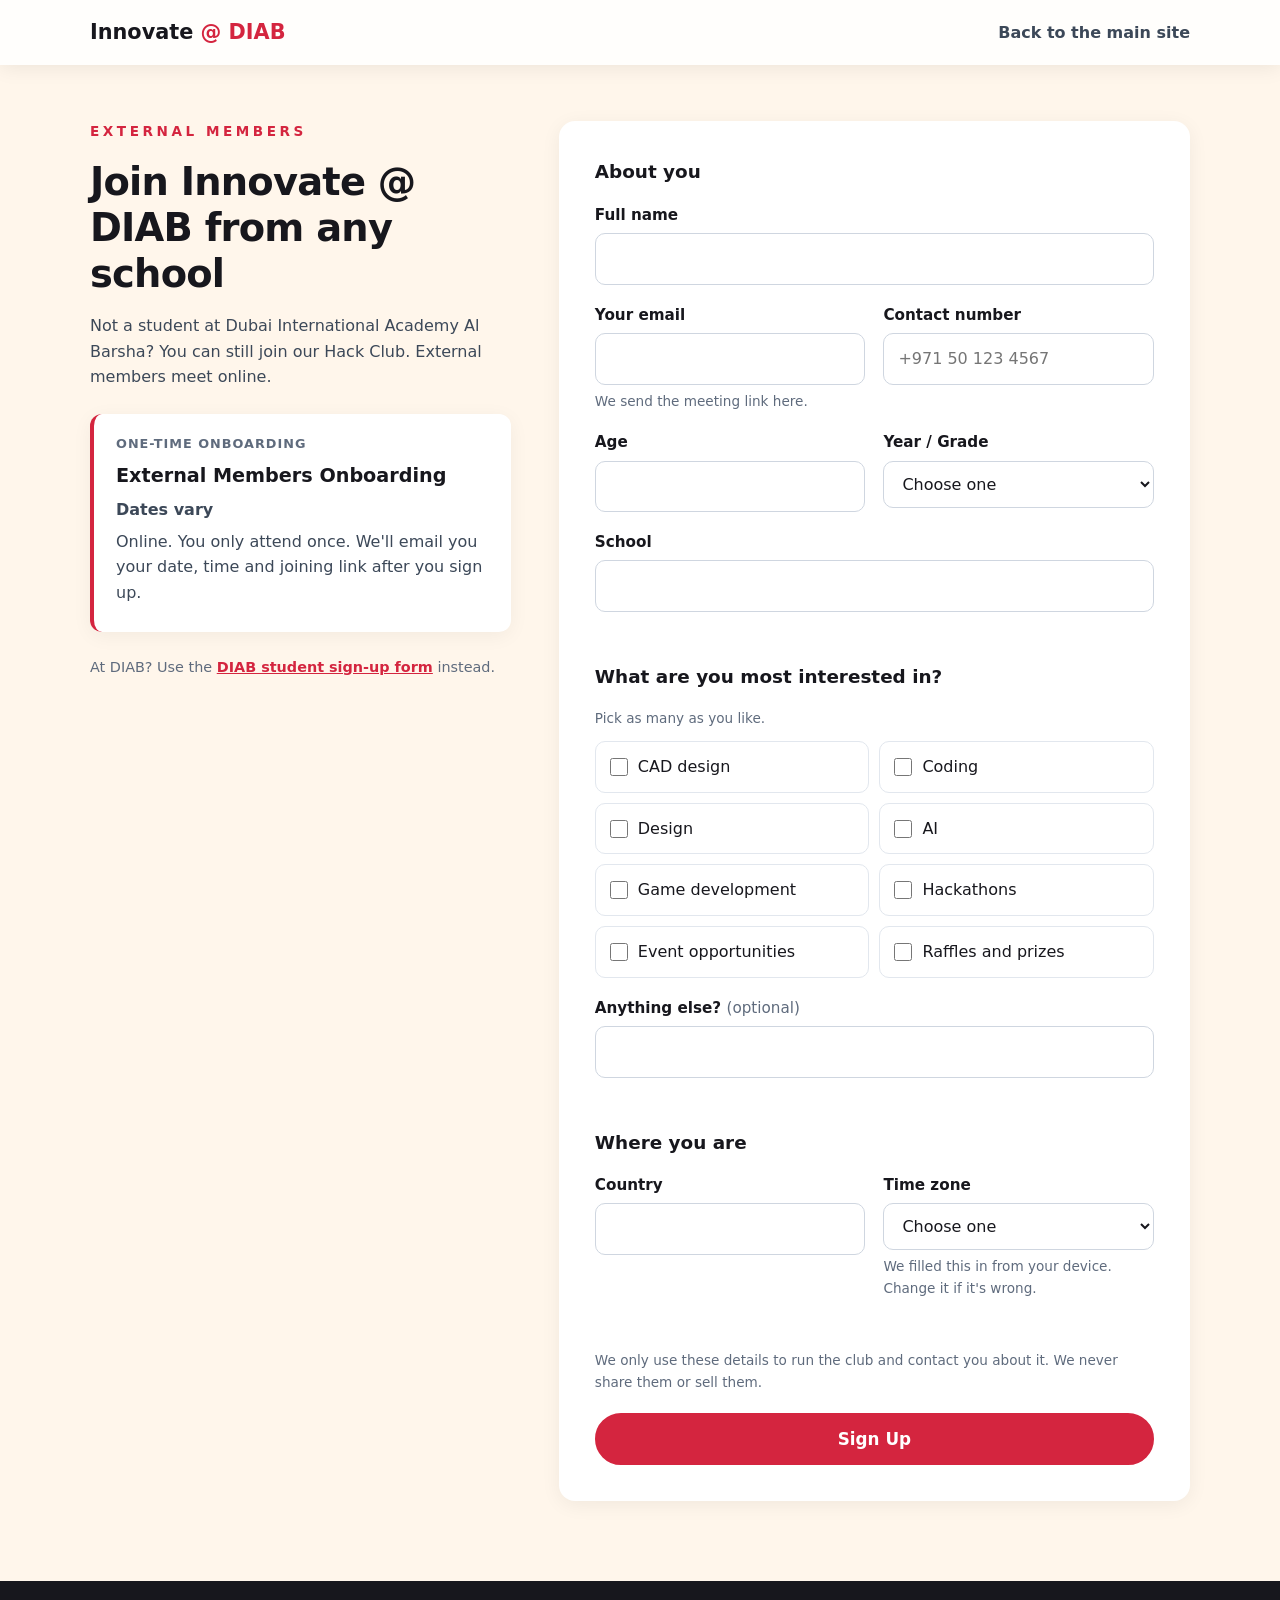
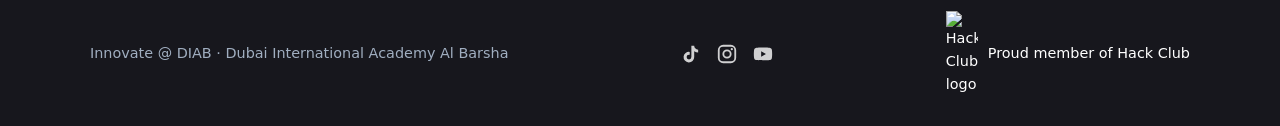
==== commit 01ca52e7: "Make external onboarding a one-time session with varying dates Co-Authored-By: Claude Sonnet 5.5 <no" ====
--- a/signup.html
+++ b/signup.html
@@ -29,11 +29,10 @@
         <h1>Join Innovate @ DIAB from any school</h1>
         <p>Not a student at Dubai International Academy Al Barsha? You can still join our Hack Club. External members meet online.</p>
         <div class="signup-meeting">
-          <p class="note-label">First meeting</p>
+          <p class="note-label">One-time onboarding</p>
           <p class="signup-meeting-title">External Members Onboarding</p>
-          <p><strong>Friday, 27 November 2026, 4:00 PM GST (GMT+4)</strong></p>
-          <p class="local-time" id="localTime"></p>
-          <p>Online. We'll email you the joining link after you sign up.</p>
+          <p><strong>Dates vary</strong></p>
+          <p>Online. You only attend once. We'll email you your date, time and joining link after you sign up.</p>
         </div>
         <p class="signup-small">At DIAB? Use the <a href="https://forms.cloud.microsoft/r/DDFd4ajd7E" target="_blank" rel="noopener">DIAB student sign-up form</a> instead.</p>
       </div>
@@ -133,7 +132,7 @@
 
       <div class="signup-done" id="signupDone" hidden tabindex="-1">
         <h2>You're signed up!</h2>
-        <p>Thanks for joining Innovate @ DIAB. We'll email the joining link for the External Members Onboarding (Friday, 27 November 2026, 4:00 PM GST) to the address you gave us.</p>
+        <p>Thanks for joining Innovate @ DIAB. We'll email the date, time and joining link for your one-time External Members Onboarding to the address you gave us.</p>
         <a href="index.html" class="btn">Back to the main site</a>
       </div>
 
@@ -155,6 +154,6 @@
     </div>
   </footer>
 
-  <script src="signup.js?v=4"></script>
+  <script src="signup.js?v=6"></script>
 </body>
 </html>
--- a/style.css
+++ b/style.css
@@ -459,7 +459,6 @@
 }
 .signup-meeting p { margin-bottom: 6px; }
 .signup-meeting-title { font-size: 1.2rem; font-weight: 800; color: var(--dark); }
-.local-time { color: var(--muted); font-size: 0.9rem; }
 .signup-small { font-size: 0.9rem; color: var(--muted); }
 .signup-small a, .privacy a { color: var(--red); font-weight: 600; }
 
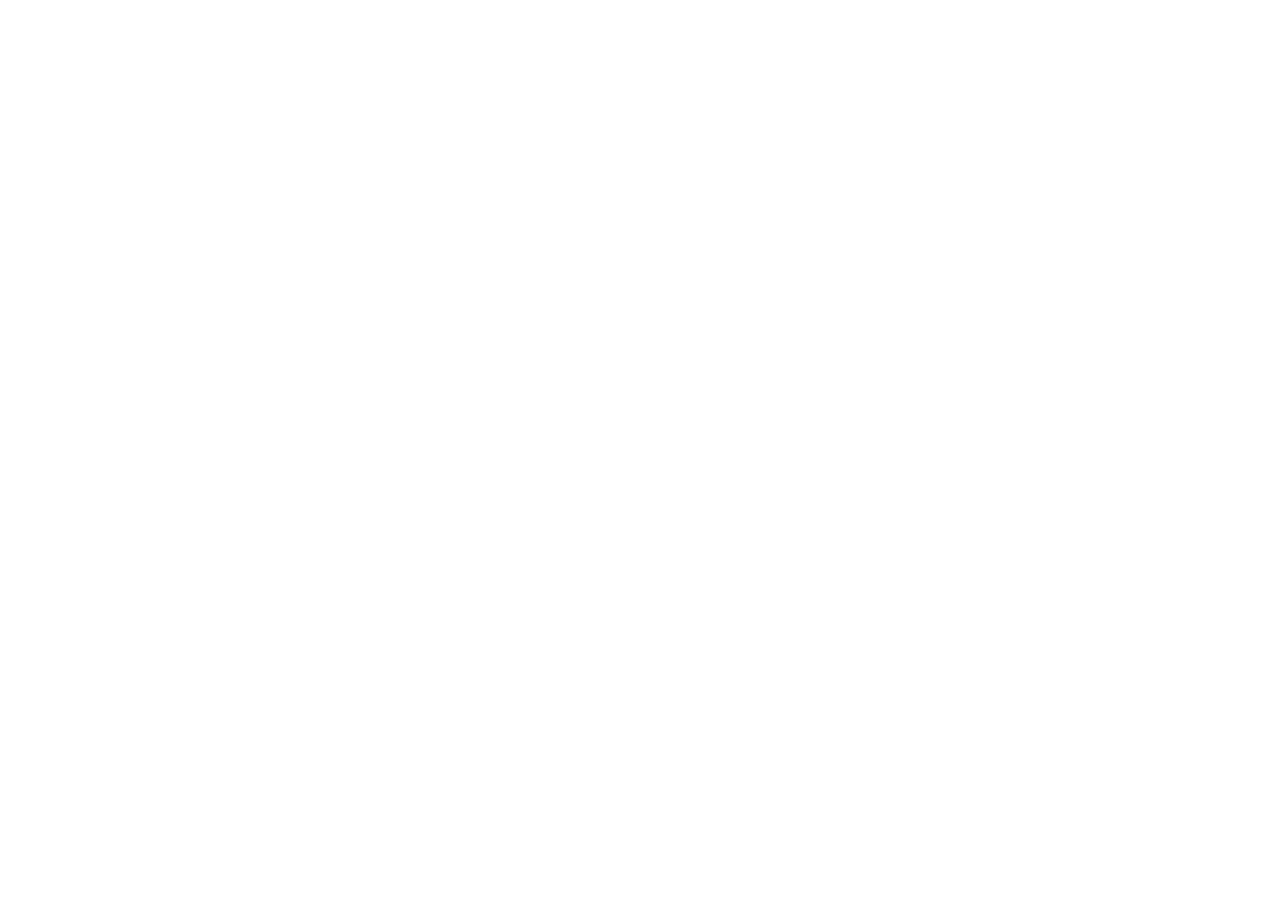
==== commit 752deb35: "Move external sign-up to the new Microsoft form Co-Authored-By: Claude Sonnet 5.5 <noreply@anthropic" ====
--- a/signup.html
+++ b/signup.html
@@ -4,156 +4,18 @@
   <meta charset="UTF-8">
   <meta name="viewport" content="width=device-width, initial-scale=1.0">
   <title>External Sign Up | Innovate @ DIAB</title>
+  <meta http-equiv="refresh" content="0; url=https://forms.cloud.microsoft/r/8mtcDznam5">
   <link rel="icon" href="logo.png">
-  <meta name="description" content="Not a DIAB student? Sign up to join Innovate @ DIAB, a Hack Club at Dubai International Academy Al Barsha, as an external member.">
-  <meta name="theme-color" content="#d4253f">
-  <meta property="og:title" content="Join Innovate @ DIAB as an external member">
-  <meta property="og:description" content="Students from any school can join our Hack Club online. Sign up in a few minutes.">
-  <meta property="og:image" content="https://innovatediab.dino.icu/logo.png">
   <link rel="stylesheet" href="style.css?v=12">
 </head>
 <body class="signup-page">
-
-  <header class="nav scrolled">
-    <div class="container nav-inner signup-nav">
-      <a href="index.html" class="brand">Innovate <strong>@ DIAB</strong></a>
-      <a href="index.html" class="back-link">Back to the main site</a>
-    </div>
-  </header>
-
   <main class="section signup-main">
-    <div class="container signup-wrap">
-
-      <div class="signup-intro">
-        <p class="section-label">External Members</p>
-        <h1>Join Innovate @ DIAB from any school</h1>
-        <p>Not a student at Dubai International Academy Al Barsha? You can still join our Hack Club. External members meet online.</p>
-        <div class="signup-meeting">
-          <p class="note-label">One-time onboarding</p>
-          <p class="signup-meeting-title">External Members Onboarding</p>
-          <p><strong>Dates vary</strong></p>
-          <p>Online. You only attend once. We'll email you your date, time and joining link after you sign up.</p>
-        </div>
-        <p class="signup-small">At DIAB? Use the <a href="https://forms.cloud.microsoft/r/DDFd4ajd7E" target="_blank" rel="noopener">DIAB student sign-up form</a> instead.</p>
-      </div>
-
-      <form class="signup-form" id="signupForm" novalidate>
-
-        <fieldset>
-          <legend>About you</legend>
-          <div class="field">
-            <label for="name">Full name</label>
-            <input id="name" name="name" type="text" autocomplete="name" required>
-          </div>
-          <div class="field-row">
-            <div class="field">
-              <label for="email">Your email</label>
-              <input id="email" name="email" type="email" autocomplete="email" required>
-              <span class="hint">We send the meeting link here.</span>
-            </div>
-            <div class="field">
-              <label for="phone">Contact number</label>
-              <input id="phone" name="phone" type="tel" autocomplete="tel" placeholder="+971 50 123 4567" required>
-            </div>
-          </div>
-          <div class="field-row">
-            <div class="field">
-              <label for="age">Age</label>
-              <input id="age" name="age" type="number" min="8" max="19" inputmode="numeric" required>
-            </div>
-            <div class="field">
-              <label for="grade">Year / Grade</label>
-              <select id="grade" name="grade" required>
-                <option value="">Choose one</option>
-                <option>Year 5 / Grade 4</option>
-                <option>Year 6 / Grade 5</option>
-                <option>Year 7 / Grade 6</option>
-                <option>Year 8 / Grade 7</option>
-                <option>Year 9 / Grade 8</option>
-                <option>Year 10 / Grade 9</option>
-                <option>Year 11 / Grade 10</option>
-                <option>Year 12 / Grade 11</option>
-                <option>Year 13 / Grade 12</option>
-              </select>
-            </div>
-          </div>
-          <div class="field">
-            <label for="school">School</label>
-            <input id="school" name="school" type="text" autocomplete="organization" required>
-          </div>
-        </fieldset>
-
-        <fieldset>
-          <legend>What are you most interested in?</legend>
-          <p class="hint">Pick as many as you like.</p>
-          <div class="checks" id="interests">
-            <label class="check"><input type="checkbox" name="interests" value="CAD design"> CAD design</label>
-            <label class="check"><input type="checkbox" name="interests" value="Coding"> Coding</label>
-            <label class="check"><input type="checkbox" name="interests" value="Design"> Design</label>
-            <label class="check"><input type="checkbox" name="interests" value="AI"> AI</label>
-            <label class="check"><input type="checkbox" name="interests" value="Game development"> Game development</label>
-            <label class="check"><input type="checkbox" name="interests" value="Hackathons"> Hackathons</label>
-            <label class="check"><input type="checkbox" name="interests" value="Event opportunities"> Event opportunities</label>
-            <label class="check"><input type="checkbox" name="interests" value="Raffles and prizes"> Raffles and prizes</label>
-          </div>
-          <div class="field">
-            <label for="interestOther">Anything else? <span class="optional">(optional)</span></label>
-            <input id="interestOther" name="interest_other" type="text">
-          </div>
-          <p class="error-text" id="interestsError" hidden>Pick at least one.</p>
-        </fieldset>
-
-        <fieldset>
-          <legend>Where you are</legend>
-          <div class="field-row">
-            <div class="field">
-              <label for="country">Country</label>
-              <input id="country" name="country" type="text" autocomplete="country-name" required>
-            </div>
-            <div class="field">
-              <label for="timezone">Time zone</label>
-              <select id="timezone" name="timezone" required></select>
-              <span class="hint">We filled this in from your device. Change it if it's wrong.</span>
-            </div>
-          </div>
-        </fieldset>
-
-        <!-- Spam trap: people never see this box, bots fill it in -->
-        <div class="trap" aria-hidden="true">
-          <label for="website">Leave this empty</label>
-          <input id="website" name="website" type="text" tabindex="-1" autocomplete="off">
-        </div>
-
-        <p class="privacy">We only use these details to run the club and contact you about it. We never share them or sell them.</p>
-
-        <p class="error-text" id="formError" role="alert" hidden></p>
-        <button type="submit" class="btn signup-submit" id="submitBtn">Sign Up</button>
-      </form>
-
-      <div class="signup-done" id="signupDone" hidden tabindex="-1">
-        <h2>You're signed up!</h2>
-        <p>Thanks for joining Innovate @ DIAB. We'll email the date, time and joining link for your one-time External Members Onboarding to the address you gave us.</p>
-        <a href="index.html" class="btn">Back to the main site</a>
-      </div>
-
+    <div class="container">
+      <h1>External sign-up has moved</h1>
+      <p><a href="https://forms.cloud.microsoft/r/8mtcDznam5">Open the external members sign-up form</a></p>
+      <p><a href="index.html">Back to the main site</a></p>
     </div>
   </main>
-
-  <footer class="footer">
-    <div class="container footer-inner">
-      <p>Innovate @ DIAB · Dubai International Academy Al Barsha</p>
-      <div class="footer-social">
-        <a href="https://www.tiktok.com/@innovatediab" target="_blank" rel="noopener" aria-label="TikTok" title="TikTok"><svg viewBox="0 0 24 24" width="22" height="22" fill="currentColor" aria-hidden="true"><path d="M16.6 5.8A4.3 4.3 0 0 1 15.5 3h-3.1v12.4a2.6 2.6 0 1 1-2.6-2.6c.3 0 .5 0 .8.1V9.7a5.8 5.8 0 1 0 4.9 5.7V9a7.4 7.4 0 0 0 4.3 1.4V7.3a4.3 4.3 0 0 1-3.2-1.5z"/></svg></a>
-        <a href="https://www.instagram.com/innovateat_diab/" target="_blank" rel="noopener" aria-label="Instagram" title="Instagram"><svg viewBox="0 0 24 24" width="22" height="22" fill="currentColor" aria-hidden="true"><path d="M7.8 2h8.4A5.8 5.8 0 0 1 22 7.8v8.4a5.8 5.8 0 0 1-5.8 5.8H7.8A5.8 5.8 0 0 1 2 16.2V7.8A5.8 5.8 0 0 1 7.8 2zm-.2 2A3.6 3.6 0 0 0 4 7.6v8.8A3.6 3.6 0 0 0 7.6 20h8.8a3.6 3.6 0 0 0 3.6-3.6V7.6A3.6 3.6 0 0 0 16.4 4H7.6zm9.65 1.5a1.25 1.25 0 1 1 0 2.5 1.25 1.25 0 0 1 0-2.5zM12 7a5 5 0 1 1 0 10 5 5 0 0 1 0-10zm0 2a3 3 0 1 0 0 6 3 3 0 0 0 0-6z"/></svg></a>
-        <a href="https://www.youtube.com/@InnovateDIAB" target="_blank" rel="noopener" aria-label="YouTube" title="YouTube"><svg viewBox="0 0 24 24" width="22" height="22" fill="currentColor" aria-hidden="true"><path d="M21.6 7.2a2.5 2.5 0 0 0-1.8-1.8C18.2 5 12 5 12 5s-6.2 0-7.8.4A2.5 2.5 0 0 0 2.4 7.2C2 8.8 2 12 2 12s0 3.2.4 4.8a2.5 2.5 0 0 0 1.8 1.8C5.8 19 12 19 12 19s6.2 0 7.8-.4a2.5 2.5 0 0 0 1.8-1.8c.4-1.6.4-4.8.4-4.8s0-3.2-.4-4.8zM10 15V9l5.2 3L10 15z"/></svg></a>
-      </div>
-      <a href="https://hackclub.com" target="_blank" rel="noopener" class="footer-hc">
-        <img src="https://assets.hackclub.com/icon-rounded.svg" alt="Hack Club logo">
-        Proud member of Hack Club
-      </a>
-    </div>
-  </footer>
-
-  <script src="signup.js?v=6"></script>
+  <script>location.replace("https://forms.cloud.microsoft/r/8mtcDznam5");</script>
 </body>
 </html>
